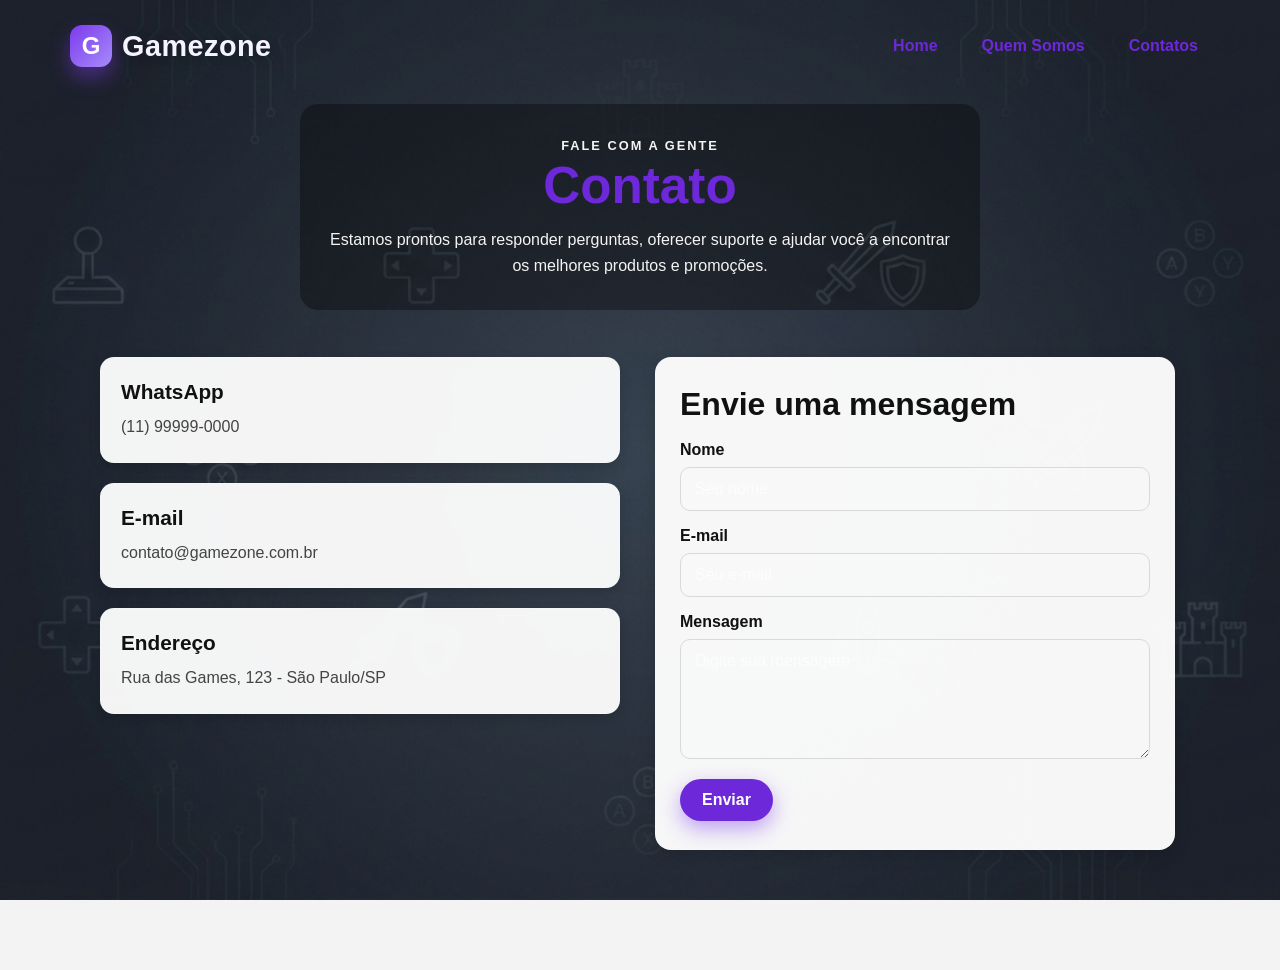
==== contatos.html @ ec91d400 "Add files via upload" ====
<!DOCTYPE html>
<html lang="pt-BR">
<head>
    <meta charset="UTF-8">
    <meta name="viewport" content="width=device-width, initial-scale=1.0">
    <title>Gamezone | Contatos</title>
    <link rel="stylesheet" href="style.css">
</head>
<body>
    <header class="topo">
        <div class="logo" aria-label="Gamezone">
            <span class="brand-mark">G</span>
            <span class="brand-text">Gamezone</span>
        </div>

        <nav aria-label="Navegação principal">
            <a href="./index.html">Home</a>
            <a href="./quemsomos.html">Quem Somos</a>
            <a href="#">Contatos</a>
        </nav>
    </header>

    <main class="pagina">
        <section class="hero-contato">
            <div class="texto">
                <p class="tag">Fale com a gente</p>
                <h1>Contato</h1>
                <p>Estamos prontos para responder perguntas, oferecer suporte e ajudar você a encontrar os melhores produtos e promoções.</p>
            </div>
        </section>

        <section class="conteudo-contato">
            <div class="info-contato">
                <div class="card-contato">
                    <h3>WhatsApp</h3>
                    <p>(11) 99999-0000</p>
                </div>

                <div class="card-contato">
                    <h3>E-mail</h3>
                    <p>contato@gamezone.com.br</p>
                </div>

                <div class="card-contato">
                    <h3>Endereço</h3>
                    <p>Rua das Games, 123 - São Paulo/SP</p>
                </div>
            </div>

            <form class="formulario">
                <h2>Envie uma mensagem</h2>

                <label for="nome">Nome</label>
                <input type="text" id="nome" name="nome" placeholder="Seu nome">

                <label for="email">E-mail</label>
                <input type="email" id="email" name="email" placeholder="Seu e-mail">

                <label for="mensagem">Mensagem</label>
                <textarea id="mensagem" name="mensagem" rows="5" placeholder="Digite sua mensagem"></textarea>

                <button type="submit">Enviar</button>
            </form>
        </section>
    </main>
</body>
</html>
---- style.css ----
* {
    box-sizing: border-box;
}

html, body {
    margin: 0;
    padding: 0;
    min-height: 100%;
    font-family: Arial, Helvetica, sans-serif;
}

body {
    background-color: #f3f3f3;
    background-image: url("gamezone2.png");
    background-repeat: no-repeat;
    background-size: cover;
    background-position: center;
    background-attachment: fixed;
}

.topo {
    max-width: 1200px;
    margin: 0 auto;
    padding: 25px 30px 10px;
    display: flex;
    justify-content: space-between;
    align-items: center;
}

.logo {
    margin: 0;
    display: flex;
    align-items: center;
    gap: 10px;
    color: #ffffff;
    text-decoration: none;
}

.brand-mark {
    width: 42px;
    height: 42px;
    display: grid;
    place-items: center;
    border-radius: 12px;
    background: linear-gradient(135deg, #7c3aed 0%, #a78bfa 100%);
    color: #ffffff;
    font-weight: 900;
    font-size: 1.5rem;
    box-shadow: 0 10px 20px rgba(124, 58, 237, 0.45);
}

.brand-text {
    font-size: 1.8rem;
    font-weight: 900;
    letter-spacing: 0.5px;
    color: #f5f3ff;
    text-shadow: 0 2px 10px rgba(0, 0, 0, 0.25);
}

nav {
    display: flex;
    align-items: center;
    gap: 20px;
    z-index: 2;
}

nav a {
    color: #6d28d9;
    text-decoration: none;
    font-weight: bold;
    padding: 10px 12px;
    border-radius: 8px;
    transition: background 0.2s ease;
}

nav a:hover {
    background: rgba(109, 40, 217, 0.12);
}

.hero {
    max-width: 1200px;
    margin: 0 auto;
    min-height: 420px;
    display: flex;
    align-items: center;
    padding: 20px 30px 40px;
}

.hero-content {
    max-width: 520px;
    padding: 30px 25px;
    background: rgba(0, 0, 0, 0.35);
    border-radius: 16px;
}

.hero-content h1 {
    margin: 0 0 18px;
    color: #ffffff;
    font-size: clamp(2.5rem, 4vw, 4.2rem);
}

.hero-content p {
    margin: 0 0 10px;
    color: #ffffff;
    font-size: 1.1rem;
    line-height: 1.5;
}

button {
    margin-top: 20px;
    border: none;
    border-radius: 30px;
    padding: 12px 22px;
    background: #6d28d9;
    color: #ffffff;
    font-weight: bold;
    font-size: 1rem;
    cursor: pointer;
}

button:hover {
    background: #5b21b6;
}

.container {
    max-width: 1200px;
    margin: 0 auto 50px;
    padding: 0 30px;
    display: flex;
    gap: 20px;
    justify-content: center;
    flex-wrap: wrap;
}

.info-card {
    flex: 1 1 250px;
    background: rgba(255, 255, 255, 0.92);
    color: #111111;
    border-radius: 12px;
    padding: 22px 20px;
    box-shadow: 0 4px 12px rgba(0, 0, 0, 0.15);
}

.info-card h4 {
    margin: 0 0 8px;
    font-size: 1.5rem;
    color: #111111;
}

.info-card h6 {
    margin: 0;
    font-size: 0.96rem;
    font-weight: 500;
    color: #4d4d4d;
    line-height: 1.5;
}

.promocoes {
  display: flex;
  flex-wrap: wrap;
  justify-content: center;
  gap: 20px;
  padding: 30px;
}

.card {
  flex: 1 1 250px;
  max-width: 300px;
  background: #fff;
  border-radius: 12px;
  padding: 15px;
  box-shadow: 0 4px 12px rgba(0,0,0,0.15);
  text-align: center;
}

.card img {
  width: 100%;
  height: 180px;
  object-fit: cover;
  border-radius: 10px;
}

.card h3 {
  margin: 12px 0 8px;
  color: #222;
}

.card p {
  color: #6d28d9;
  font-weight: bold;
  margin-bottom: 12px;
}

.card button {
  background: #6d28d9;
  color: #fff;
  border: none;
  padding: 10px 18px;
  border-radius: 20px;
  cursor: pointer;
}

.conteudo-contato,
.conteudo-sobre,
.valores {
    max-width: 1200px;
    margin: 0 auto;
    padding: 20px 30px 60px;
    display: flex;
    flex-wrap: wrap;
    justify-content: center;
    gap: 20px;
}

.info-contato {
    width: 100%;
    display: grid;
    grid-template-columns: repeat(auto-fit, minmax(220px, 1fr));
    gap: 20px;
}

.card-contato,
.card-sobre,
.card-valor {
    background: rgba(255, 255, 255, 0.08);
    border: 1px solid rgba(255, 255, 255, 0.18);
    border-radius: 16px;
    padding: 22px 20px;
    box-shadow: 0 12px 24px rgba(0, 0, 0, 0.18);
    backdrop-filter: blur(4px);
}

.card-contato h3,
.card-sobre h2,
.card-valor h3 {
    color: #f5d8ff;
    margin-top: 0;
}

.card-contato p,
.card-sobre p,
.card-valor p {
    color: #f3f3f3;
    line-height: 1.6;
    margin-bottom: 0;
}

.card-sobre.grande {
    flex: 1 1 320px;
    max-width: 500px;
}

.formulario {
    width: min(100%, 560px);
    margin: 0 auto;
    background: rgba(16, 8, 22, 0.7);
    border: 1px solid rgba(255, 255, 255, 0.12);
    border-radius: 18px;
    padding: 28px;
    box-shadow: 0 12px 24px rgba(0, 0, 0, 0.18);
}

.formulario h2 {
    margin-top: 0;
    color: #111111;
}

.formulario label {
    display: block;
    margin-bottom: 8px;
    color: #111111;
    font-weight: bold;
}

.formulario input,
.formulario textarea {
    width: 100%;
    padding: 12px 14px;
    margin-bottom: 18px;
    border: 1px solid rgba(255, 255, 255, 0.15);
    border-radius: 10px;
    background: rgba(255, 255, 255, 0.08);
    color: #fff;
}

.formulario input::placeholder,
.formulario textarea::placeholder {
    color: rgba(255, 255, 255, 0.7);
}

.formulario button {
    margin-top: 0;
    background: linear-gradient(135deg, #7c3aed 0%, #a78bfa 100%);
    box-shadow: 0 8px 20px rgba(124, 58, 237, 0.45);
}

.card-valor {
    flex: 1 1 220px;
    max-width: 260px;
}

@media (max-width: 680px) {
    .topo {
        flex-direction: column;
        gap: 15px;
    }

    nav {
        flex-wrap: wrap;
        justify-content: center;
    }

    .hero {
        min-height: auto;
        padding-top: 10px;
    }

    .hero-content {
        width: 100%;
    }
}

.pagina {
    max-width: 1200px;
    margin: 0 auto;
    padding: 20px 30px 60px;
}

.hero-contato {
    min-height: 220px;
    display: flex;
    align-items: center;
    justify-content: center;
    text-align: center;
}

.hero-sobre {
    min-height: 220px;
    display: flex;
    align-items: center;
    justify-content: center;
    text-align: center;
}

.texto {
    max-width: 680px;
    background: rgba(0, 0, 0, 0.35);
    border-radius: 18px;
    padding: 32px 28px;
}

.tag {
    margin: 0 0 10px;
    color: #6d28d9;
    font-weight: bold;
    letter-spacing: 2px;
    text-transform: uppercase;
    font-size: 0.8rem;
}

.texto h1 {
    margin: 0 0 12px;
    color: #6d28d9;
    font-size: clamp(2.4rem, 4vw, 4rem);
}

.texto p {
    margin: 0;
    line-height: 1.6;
    color: #f4f4f4;
}

.conteudo-contato {
    display: flex;
    gap: 30px;
    justify-content: center;
    flex-wrap: wrap;
    margin-top: 20px;
}

.info-contato,
.formulario {
    flex: 1 1 420px;
    max-width: 520px;
}

.info-contato {
    display: flex;
    flex-direction: column;
    gap: 20px;
}

.card-contato {
    background: rgba(255, 255, 255, 0.95);
    color: #111111;
    border-radius: 14px;
    padding: 22px 20px;
    box-shadow: 0 5px 12px rgba(0, 0, 0, 0.14);
}

.card-contato h3 {
    margin: 0 0 10px;
    color: #111111;
    font-size: 1.3rem;
}

.card-contato p {
    margin: 0;
    color: #444444;
    line-height: 1.6;
}

.formulario {
    background: rgba(255, 255, 255, 0.96);
    color: #111111;
    border-radius: 16px;
    padding: 28px 24px;
    box-shadow: 0 5px 16px rgba(0, 0, 0, 0.15);
}

.formulario h2 {
    margin-top: 0;
    margin-bottom: 18px;
    font-size: 2rem;
}

.formulario label {
    display: block;
    margin-bottom: 8px;
    font-weight: bold;
}

.formulario input,
.formulario textarea {
    width: 100%;
    padding: 12px 14px;
    margin-bottom: 16px;
    border: 1px solid #d9d9d9;
    border-radius: 10px;
    font-size: 1rem;
    font-family: Arial, Helvetica, sans-serif;
}

.formulario textarea {
    resize: vertical;
    min-height: 120px;
}

.formulario button {
    border: none;
    border-radius: 25px;
    padding: 12px 22px;
    background: #6d28d9;
    color: #ffffff;
    font-weight: bold;
    cursor: pointer;
}

.formulario button:hover {
    background: #5b21b6;
}

.conteudo-sobre {
    display: flex;
    gap: 24px;
    justify-content: center;
    flex-wrap: wrap;
    margin-top: 16px;
}

.card-sobre {
    flex: 1 1 320px;
    background: rgba(255, 255, 255, 0.96);
    color: #111111;
    border-radius: 16px;
    padding: 28px 24px;
    box-shadow: 0 5px 16px rgba(0, 0, 0, 0.15);
}

.card-sobre h2 {
    margin-top: 0;
    margin-bottom: 12px;
    color: #111111;
}

.card-sobre p {
    margin: 0;
    color: #444444;
    line-height: 1.7;
}

.valores {
    margin-top: 28px;
    display: flex;
    gap: 20px;
    justify-content: center;
    flex-wrap: wrap;
}

.card-valor {
    flex: 1 1 220px;
    max-width: 280px;
    background: rgba(255, 255, 255, 0.94);
    color: #111111;
    border-radius: 14px;
    padding: 22px 18px;
    text-align: center;
    box-shadow: 0 4px 12px rgba(0, 0, 0, 0.14);
}

.card-valor h3 {
    margin-top: 0;
    margin-bottom: 10px;
    color: #111111;
}

.card-valor p {
    margin: 0;
    color: #444444;
    line-height: 1.6;
}

@media (max-width: 680px) {
    .topo {
        flex-direction: column;
        gap: 15px;
    }

    nav {
        flex-wrap: wrap;
        justify-content: center;
    }
}
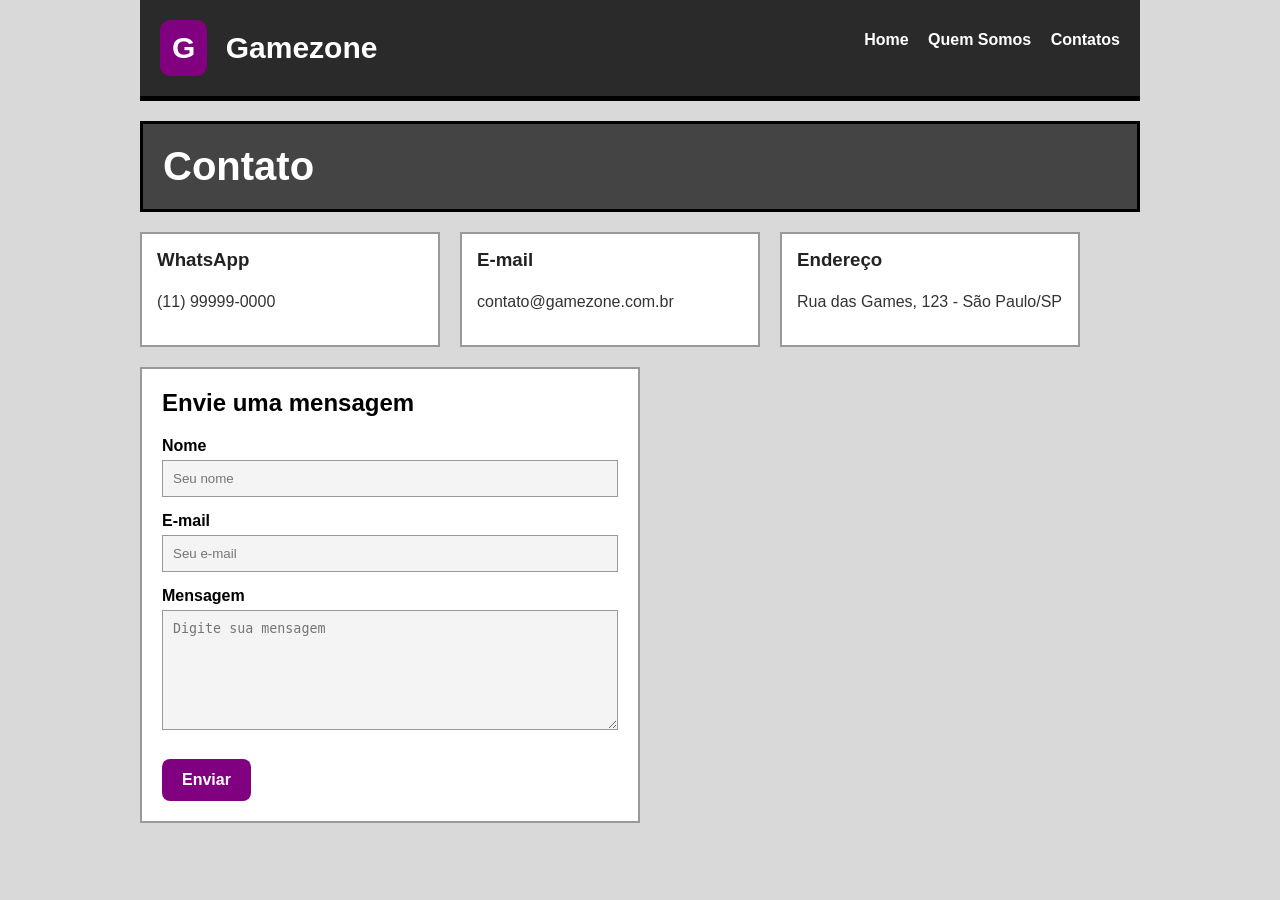
==== commit 8b5a7c41: "Refactor contatos.html structure and styling" ====
--- a/contatos.html
+++ b/contatos.html
@@ -3,65 +3,56 @@
 <head>
     <meta charset="UTF-8">
     <meta name="viewport" content="width=device-width, initial-scale=1.0">
-    <title>Gamezone | Contatos</title>
+    <title>Gamezone - Contatos</title>
     <link rel="stylesheet" href="style.css">
 </head>
 <body>
-    <header class="topo">
-        <div class="logo" aria-label="Gamezone">
-            <span class="brand-mark">G</span>
-            <span class="brand-text">Gamezone</span>
+    <div class="topo">
+        <div class="logo">
+            <span class="bolinha">G</span>
+            <span>Gamezone</span>
         </div>
 
-        <nav aria-label="Navegação principal">
-            <a href="./index.html">Home</a>
-            <a href="./quemsomos.html">Quem Somos</a>
-            <a href="#">Contatos</a>
-        </nav>
-    </header>
+        <ul class="menu">
+            <li><a href="index.html">Home</a></li>
+            <li><a href="quemsomos.html">Quem Somos</a></li>
+            <li><a href="contatos.html">Contatos</a></li>
+        </ul>
+    </div>
 
-    <main class="pagina">
-        <section class="hero-contato">
-            <div class="texto">
-                <p class="tag">Fale com a gente</p>
-                <h1>Contato</h1>
-                <p>Estamos prontos para responder perguntas, oferecer suporte e ajudar você a encontrar os melhores produtos e promoções.</p>
-            </div>
-        </section>
+    <div class="titulo-pagina">
+        <h1>Contato</h1>
+    </div>
 
-        <section class="conteudo-contato">
-            <div class="info-contato">
-                <div class="card-contato">
-                    <h3>WhatsApp</h3>
-                    <p>(11) 99999-0000</p>
-                </div>
+    <div class="conteudo-pagina">
+        <div class="caixa">
+            <h3>WhatsApp</h3>
+            <p>(11) 99999-0000</p>
+        </div>
 
-                <div class="card-contato">
-                    <h3>E-mail</h3>
-                    <p>contato@gamezone.com.br</p>
-                </div>
+        <div class="caixa">
+            <h3>E-mail</h3>
+            <p>contato@gamezone.com.br</p>
+        </div>
 
-                <div class="card-contato">
-                    <h3>Endereço</h3>
-                    <p>Rua das Games, 123 - São Paulo/SP</p>
-                </div>
-            </div>
+        <div class="caixa">
+            <h3>Endereço</h3>
+            <p>Rua das Games, 123 - São Paulo/SP</p>
+        </div>
 
-            <form class="formulario">
-                <h2>Envie uma mensagem</h2>
+        <div class="formulario">
+            <h2>Envie uma mensagem</h2>
+            <label>Nome</label>
+            <input type="text" placeholder="Seu nome">
 
-                <label for="nome">Nome</label>
-                <input type="text" id="nome" name="nome" placeholder="Seu nome">
+            <label>E-mail</label>
+            <input type="email" placeholder="Seu e-mail">
 
-                <label for="email">E-mail</label>
-                <input type="email" id="email" name="email" placeholder="Seu e-mail">
+            <label>Mensagem</label>
+            <textarea rows="5" placeholder="Digite sua mensagem"></textarea>
 
-                <label for="mensagem">Mensagem</label>
-                <textarea id="mensagem" name="mensagem" rows="5" placeholder="Digite sua mensagem"></textarea>
-
-                <button type="submit">Enviar</button>
-            </form>
-        </section>
-    </main>
+            <button>Enviar</button>
+        </div>
+    </div>
 </body>
 </html>
--- a/style.css
+++ b/style.css
@@ -2,532 +2,204 @@
     box-sizing: border-box;
 }
 
-html, body {
+body {
     margin: 0;
     padding: 0;
-    min-height: 100%;
     font-family: Arial, Helvetica, sans-serif;
-}
-
-body {
-    background-color: #f3f3f3;
-    background-image: url("gamezone2.png");
-    background-repeat: no-repeat;
-    background-size: cover;
-    background-position: center;
-    background-attachment: fixed;
+    background: #d9d9d9;
 }
 
 .topo {
-    max-width: 1200px;
+    width: 1000px;
     margin: 0 auto;
-    padding: 25px 30px 10px;
-    display: flex;
-    justify-content: space-between;
-    align-items: center;
+    background: #2a2a2a;
+    color: white;
+    padding: 20px;
+    overflow: hidden;
+    border-bottom: 5px solid #000;
 }
 
 .logo {
-    margin: 0;
-    display: flex;
-    align-items: center;
-    gap: 10px;
-    color: #ffffff;
+    float: left;
+    font-size: 30px;
+    font-weight: bold;
+    line-height: 40px;
+}
+
+.bolinha {
+    background: purple;
+    color: white;
+    padding: 8px 12px;
+    border-radius: 10px;
+    margin-right: 10px;
+    display: inline-block;
+}
+
+.menu {
+    float: right;
+    list-style: none;
+    margin: 0;
+    padding: 0;
+}
+
+.menu li {
+    display: inline-block;
+    margin-left: 15px;
+    line-height: 40px;
+}
+
+.menu a {
+    color: white;
     text-decoration: none;
-}
-
-.brand-mark {
-    width: 42px;
-    height: 42px;
-    display: grid;
-    place-items: center;
-    border-radius: 12px;
-    background: linear-gradient(135deg, #7c3aed 0%, #a78bfa 100%);
-    color: #ffffff;
-    font-weight: 900;
-    font-size: 1.5rem;
-    box-shadow: 0 10px 20px rgba(124, 58, 237, 0.45);
-}
-
-.brand-text {
-    font-size: 1.8rem;
-    font-weight: 900;
-    letter-spacing: 0.5px;
-    color: #f5f3ff;
-    text-shadow: 0 2px 10px rgba(0, 0, 0, 0.25);
-}
-
-nav {
-    display: flex;
-    align-items: center;
-    gap: 20px;
-    z-index: 2;
-}
-
-nav a {
-    color: #6d28d9;
-    text-decoration: none;
-    font-weight: bold;
-    padding: 10px 12px;
+    font-weight: bold;
+}
+
+.banner {
+    width: 1000px;
+    margin: 20px auto;
+    background: #4a4a4a;
+    color: white;
+    padding: 30px;
+    border: 3px solid black;
+}
+
+.banner h1 {
+    font-size: 50px;
+    margin: 0;
+    color: yellow;
+}
+
+.banner p {
+    font-size: 20px;
+    margin: 10px 0;
+}
+
+button {
+    background: purple;
+    color: white;
+    border: none;
+    padding: 12px 20px;
+    font-size: 16px;
+    font-weight: bold;
+    cursor: pointer;
     border-radius: 8px;
-    transition: background 0.2s ease;
-}
-
-nav a:hover {
-    background: rgba(109, 40, 217, 0.12);
-}
-
-.hero {
-    max-width: 1200px;
+    margin-top: 10px;
+}
+
+.produtos {
+    width: 1000px;
     margin: 0 auto;
-    min-height: 420px;
-    display: flex;
-    align-items: center;
-    padding: 20px 30px 40px;
-}
-
-.hero-content {
-    max-width: 520px;
-    padding: 30px 25px;
-    background: rgba(0, 0, 0, 0.35);
-    border-radius: 16px;
-}
-
-.hero-content h1 {
-    margin: 0 0 18px;
-    color: #ffffff;
-    font-size: clamp(2.5rem, 4vw, 4.2rem);
-}
-
-.hero-content p {
-    margin: 0 0 10px;
-    color: #ffffff;
-    font-size: 1.1rem;
+    overflow: hidden;
+}
+
+.produto {
+    width: 300px;
+    background: white;
+    border: 2px solid #999;
+    padding: 10px;
+    text-align: center;
+    float: left;
+    margin-right: 20px;
+    margin-bottom: 20px;
+}
+
+.produto:last-child {
+    margin-right: 0;
+}
+
+.produto img {
+    width: 100%;
+    height: 180px;
+    object-fit: cover;
+    border: 1px solid #999;
+}
+
+.produto h3 {
+    margin: 15px 0 10px 0;
+    color: #222;
+}
+
+.produto p {
+    font-weight: bold;
+    color: purple;
+    margin: 0 0 10px 0;
+}
+
+.titulo-pagina {
+    width: 1000px;
+    margin: 20px auto 0 auto;
+    background: #444;
+    color: white;
+    padding: 20px;
+    border: 3px solid black;
+}
+
+.titulo-pagina h1 {
+    margin: 0;
+    font-size: 40px;
+}
+
+.conteudo-pagina {
+    width: 1000px;
+    margin: 20px auto;
+    overflow: hidden;
+}
+
+.caixa {
+    width: 300px;
+    background: white;
+    border: 2px solid #999;
+    padding: 15px;
+    margin: 0 20px 20px 0;
+    float: left;
+}
+
+.caixa.grande {
+    width: 460px;
+}
+
+.caixa.menor {
+    width: 300px;
+}
+
+.caixa h2,
+.caixa h3 {
+    margin-top: 0;
+    color: #222;
+}
+
+.caixa p {
+    color: #333;
     line-height: 1.5;
 }
 
-button {
-    margin-top: 20px;
-    border: none;
-    border-radius: 30px;
-    padding: 12px 22px;
-    background: #6d28d9;
-    color: #ffffff;
-    font-weight: bold;
-    font-size: 1rem;
-    cursor: pointer;
-}
-
-button:hover {
-    background: #5b21b6;
-}
-
-.container {
-    max-width: 1200px;
-    margin: 0 auto 50px;
-    padding: 0 30px;
-    display: flex;
-    gap: 20px;
-    justify-content: center;
-    flex-wrap: wrap;
-}
-
-.info-card {
-    flex: 1 1 250px;
-    background: rgba(255, 255, 255, 0.92);
-    color: #111111;
-    border-radius: 12px;
-    padding: 22px 20px;
-    box-shadow: 0 4px 12px rgba(0, 0, 0, 0.15);
-}
-
-.info-card h4 {
-    margin: 0 0 8px;
-    font-size: 1.5rem;
-    color: #111111;
-}
-
-.info-card h6 {
-    margin: 0;
-    font-size: 0.96rem;
-    font-weight: 500;
-    color: #4d4d4d;
-    line-height: 1.5;
-}
-
-.promocoes {
-  display: flex;
-  flex-wrap: wrap;
-  justify-content: center;
-  gap: 20px;
-  padding: 30px;
-}
-
-.card {
-  flex: 1 1 250px;
-  max-width: 300px;
-  background: #fff;
-  border-radius: 12px;
-  padding: 15px;
-  box-shadow: 0 4px 12px rgba(0,0,0,0.15);
-  text-align: center;
-}
-
-.card img {
-  width: 100%;
-  height: 180px;
-  object-fit: cover;
-  border-radius: 10px;
-}
-
-.card h3 {
-  margin: 12px 0 8px;
-  color: #222;
-}
-
-.card p {
-  color: #6d28d9;
-  font-weight: bold;
-  margin-bottom: 12px;
-}
-
-.card button {
-  background: #6d28d9;
-  color: #fff;
-  border: none;
-  padding: 10px 18px;
-  border-radius: 20px;
-  cursor: pointer;
-}
-
-.conteudo-contato,
-.conteudo-sobre,
-.valores {
-    max-width: 1200px;
-    margin: 0 auto;
-    padding: 20px 30px 60px;
-    display: flex;
-    flex-wrap: wrap;
-    justify-content: center;
-    gap: 20px;
-}
-
-.info-contato {
-    width: 100%;
-    display: grid;
-    grid-template-columns: repeat(auto-fit, minmax(220px, 1fr));
-    gap: 20px;
-}
-
-.card-contato,
-.card-sobre,
-.card-valor {
-    background: rgba(255, 255, 255, 0.08);
-    border: 1px solid rgba(255, 255, 255, 0.18);
-    border-radius: 16px;
-    padding: 22px 20px;
-    box-shadow: 0 12px 24px rgba(0, 0, 0, 0.18);
-    backdrop-filter: blur(4px);
-}
-
-.card-contato h3,
-.card-sobre h2,
-.card-valor h3 {
-    color: #f5d8ff;
-    margin-top: 0;
-}
-
-.card-contato p,
-.card-sobre p,
-.card-valor p {
-    color: #f3f3f3;
-    line-height: 1.6;
-    margin-bottom: 0;
-}
-
-.card-sobre.grande {
-    flex: 1 1 320px;
-    max-width: 500px;
-}
-
 .formulario {
-    width: min(100%, 560px);
-    margin: 0 auto;
-    background: rgba(16, 8, 22, 0.7);
-    border: 1px solid rgba(255, 255, 255, 0.12);
-    border-radius: 18px;
-    padding: 28px;
-    box-shadow: 0 12px 24px rgba(0, 0, 0, 0.18);
+    width: 500px;
+    background: white;
+    border: 2px solid #999;
+    padding: 20px;
+    float: left;
 }
 
 .formulario h2 {
     margin-top: 0;
-    color: #111111;
 }
 
 .formulario label {
     display: block;
-    margin-bottom: 8px;
-    color: #111111;
+    margin-bottom: 5px;
     font-weight: bold;
 }
 
 .formulario input,
 .formulario textarea {
     width: 100%;
-    padding: 12px 14px;
-    margin-bottom: 18px;
-    border: 1px solid rgba(255, 255, 255, 0.15);
-    border-radius: 10px;
-    background: rgba(255, 255, 255, 0.08);
-    color: #fff;
-}
-
-.formulario input::placeholder,
-.formulario textarea::placeholder {
-    color: rgba(255, 255, 255, 0.7);
-}
-
-.formulario button {
-    margin-top: 0;
-    background: linear-gradient(135deg, #7c3aed 0%, #a78bfa 100%);
-    box-shadow: 0 8px 20px rgba(124, 58, 237, 0.45);
-}
-
-.card-valor {
-    flex: 1 1 220px;
-    max-width: 260px;
-}
-
-@media (max-width: 680px) {
-    .topo {
-        flex-direction: column;
-        gap: 15px;
-    }
-
-    nav {
-        flex-wrap: wrap;
-        justify-content: center;
-    }
-
-    .hero {
-        min-height: auto;
-        padding-top: 10px;
-    }
-
-    .hero-content {
-        width: 100%;
-    }
-}
-
-.pagina {
-    max-width: 1200px;
-    margin: 0 auto;
-    padding: 20px 30px 60px;
-}
-
-.hero-contato {
-    min-height: 220px;
-    display: flex;
-    align-items: center;
-    justify-content: center;
-    text-align: center;
-}
-
-.hero-sobre {
-    min-height: 220px;
-    display: flex;
-    align-items: center;
-    justify-content: center;
-    text-align: center;
-}
-
-.texto {
-    max-width: 680px;
-    background: rgba(0, 0, 0, 0.35);
-    border-radius: 18px;
-    padding: 32px 28px;
-}
-
-.tag {
-    margin: 0 0 10px;
-    color: #6d28d9;
-    font-weight: bold;
-    letter-spacing: 2px;
-    text-transform: uppercase;
-    font-size: 0.8rem;
-}
-
-.texto h1 {
-    margin: 0 0 12px;
-    color: #6d28d9;
-    font-size: clamp(2.4rem, 4vw, 4rem);
-}
-
-.texto p {
-    margin: 0;
-    line-height: 1.6;
-    color: #f4f4f4;
-}
-
-.conteudo-contato {
-    display: flex;
-    gap: 30px;
-    justify-content: center;
-    flex-wrap: wrap;
-    margin-top: 20px;
-}
-
-.info-contato,
-.formulario {
-    flex: 1 1 420px;
-    max-width: 520px;
-}
-
-.info-contato {
-    display: flex;
-    flex-direction: column;
-    gap: 20px;
-}
-
-.card-contato {
-    background: rgba(255, 255, 255, 0.95);
-    color: #111111;
-    border-radius: 14px;
-    padding: 22px 20px;
-    box-shadow: 0 5px 12px rgba(0, 0, 0, 0.14);
-}
-
-.card-contato h3 {
-    margin: 0 0 10px;
-    color: #111111;
-    font-size: 1.3rem;
-}
-
-.card-contato p {
-    margin: 0;
-    color: #444444;
-    line-height: 1.6;
-}
-
-.formulario {
-    background: rgba(255, 255, 255, 0.96);
-    color: #111111;
-    border-radius: 16px;
-    padding: 28px 24px;
-    box-shadow: 0 5px 16px rgba(0, 0, 0, 0.15);
-}
-
-.formulario h2 {
-    margin-top: 0;
-    margin-bottom: 18px;
-    font-size: 2rem;
-}
-
-.formulario label {
-    display: block;
-    margin-bottom: 8px;
-    font-weight: bold;
-}
-
-.formulario input,
+    padding: 10px;
+    margin-bottom: 15px;
+    border: 1px solid #999;
+    background: #f4f4f4;
+}
+
 .formulario textarea {
-    width: 100%;
-    padding: 12px 14px;
-    margin-bottom: 16px;
-    border: 1px solid #d9d9d9;
-    border-radius: 10px;
-    font-size: 1rem;
-    font-family: Arial, Helvetica, sans-serif;
-}
-
-.formulario textarea {
-    resize: vertical;
-    min-height: 120px;
-}
-
-.formulario button {
-    border: none;
-    border-radius: 25px;
-    padding: 12px 22px;
-    background: #6d28d9;
-    color: #ffffff;
-    font-weight: bold;
-    cursor: pointer;
-}
-
-.formulario button:hover {
-    background: #5b21b6;
-}
-
-.conteudo-sobre {
-    display: flex;
-    gap: 24px;
-    justify-content: center;
-    flex-wrap: wrap;
-    margin-top: 16px;
-}
-
-.card-sobre {
-    flex: 1 1 320px;
-    background: rgba(255, 255, 255, 0.96);
-    color: #111111;
-    border-radius: 16px;
-    padding: 28px 24px;
-    box-shadow: 0 5px 16px rgba(0, 0, 0, 0.15);
-}
-
-.card-sobre h2 {
-    margin-top: 0;
-    margin-bottom: 12px;
-    color: #111111;
-}
-
-.card-sobre p {
-    margin: 0;
-    color: #444444;
-    line-height: 1.7;
-}
-
-.valores {
-    margin-top: 28px;
-    display: flex;
-    gap: 20px;
-    justify-content: center;
-    flex-wrap: wrap;
-}
-
-.card-valor {
-    flex: 1 1 220px;
-    max-width: 280px;
-    background: rgba(255, 255, 255, 0.94);
-    color: #111111;
-    border-radius: 14px;
-    padding: 22px 18px;
-    text-align: center;
-    box-shadow: 0 4px 12px rgba(0, 0, 0, 0.14);
-}
-
-.card-valor h3 {
-    margin-top: 0;
-    margin-bottom: 10px;
-    color: #111111;
-}
-
-.card-valor p {
-    margin: 0;
-    color: #444444;
-    line-height: 1.6;
-}
-
-@media (max-width: 680px) {
-    .topo {
-        flex-direction: column;
-        gap: 15px;
-    }
-
-    nav {
-        flex-wrap: wrap;
-        justify-content: center;
-    }
-}+    height: 120px;
+}
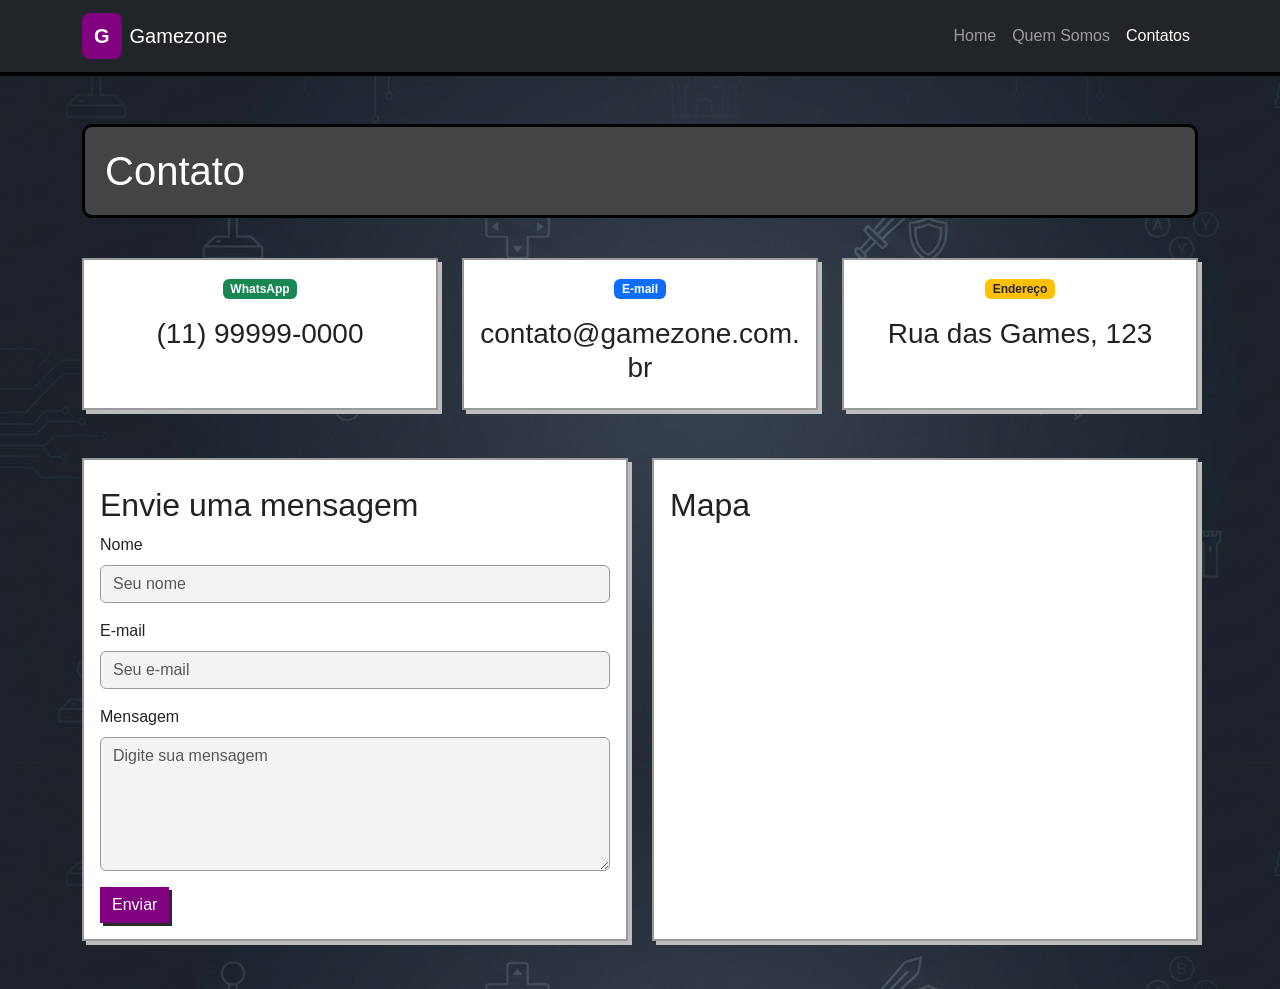
==== commit a6bd5570: "add boostrap" ====
--- a/contatos.html
+++ b/contatos.html
@@ -4,55 +4,106 @@
     <meta charset="UTF-8">
     <meta name="viewport" content="width=device-width, initial-scale=1.0">
     <title>Gamezone - Contatos</title>
+    <link href="https://cdn.jsdelivr.net/npm/bootstrap@5.3.8/dist/css/bootstrap.min.css" rel="stylesheet" crossorigin="anonymous">
     <link rel="stylesheet" href="style.css">
 </head>
 <body>
-    <div class="topo">
-        <div class="logo">
-            <span class="bolinha">G</span>
-            <span>Gamezone</span>
+    <nav class="navbar navbar-expand-lg navbar-dark bg-dark">
+        <div class="container">
+            <a class="navbar-brand d-flex align-items-center gap-2" href="index.html">
+                <span class="bolinha">G</span>
+                <span>Gamezone</span>
+            </a>
+
+            <button class="navbar-toggler" type="button" data-bs-toggle="collapse" data-bs-target="#menuSite" aria-controls="menuSite" aria-expanded="false" aria-label="Abrir menu">
+                <span class="navbar-toggler-icon"></span>
+            </button>
+
+            <div class="collapse navbar-collapse" id="menuSite">
+                <ul class="navbar-nav ms-auto">
+                    <li class="nav-item"><a class="nav-link" href="index.html">Home</a></li>
+                    <li class="nav-item"><a class="nav-link" href="quemsomos.html">Quem Somos</a></li>
+                    <li class="nav-item"><a class="nav-link active" href="contatos.html">Contatos</a></li>
+                </ul>
+            </div>
         </div>
+    </nav>
 
-        <ul class="menu">
-            <li><a href="index.html">Home</a></li>
-            <li><a href="quemsomos.html">Quem Somos</a></li>
-            <li><a href="contatos.html">Contatos</a></li>
-        </ul>
-    </div>
+    <main class="container py-5">
+        <section class="titulo-pagina">
+            <h1>Contato</h1>
+        </section>
 
-    <div class="titulo-pagina">
-        <h1>Contato</h1>
-    </div>
+        <section class="row g-4 mt-3">
+            <div class="col-md-4">
+                <div class="card box-texto h-100">
+                    <div class="card-body text-center">
+                        <span class="badge bg-success mb-2">WhatsApp</span>
+                        <h3>(11) 99999-0000</h3>
+                    </div>
+                </div>
+            </div>
 
-    <div class="conteudo-pagina">
-        <div class="caixa">
-            <h3>WhatsApp</h3>
-            <p>(11) 99999-0000</p>
-        </div>
+            <div class="col-md-4">
+                <div class="card box-texto h-100">
+                    <div class="card-body text-center">
+                        <span class="badge bg-primary mb-2">E-mail</span>
+                        <h3>contato@gamezone.com.br</h3>
+                    </div>
+                </div>
+            </div>
 
-        <div class="caixa">
-            <h3>E-mail</h3>
-            <p>contato@gamezone.com.br</p>
-        </div>
+            <div class="col-md-4">
+                <div class="card box-texto h-100">
+                    <div class="card-body text-center">
+                        <span class="badge bg-warning text-dark mb-2">Endereço</span>
+                        <h3>Rua das Games, 123</h3>
+                    </div>
+                </div>
+            </div>
+        </section>
 
-        <div class="caixa">
-            <h3>Endereço</h3>
-            <p>Rua das Games, 123 - São Paulo/SP</p>
-        </div>
+        <section class="row mt-4 g-4">
+            <div class="col-lg-6">
+                <div class="card form-card">
+                    <div class="card-body">
+                        <h2>Envie uma mensagem</h2>
 
-        <div class="formulario">
-            <h2>Envie uma mensagem</h2>
-            <label>Nome</label>
-            <input type="text" placeholder="Seu nome">
+                        <form>
+                            <div class="mb-3">
+                                <label for="nome" class="form-label">Nome</label>
+                                <input id="nome" type="text" class="form-control" placeholder="Seu nome" required>
+                            </div>
 
-            <label>E-mail</label>
-            <input type="email" placeholder="Seu e-mail">
+                            <div class="mb-3">
+                                <label for="email" class="form-label">E-mail</label>
+                                <input id="email" type="email" class="form-control" placeholder="Seu e-mail" required>
+                            </div>
 
-            <label>Mensagem</label>
-            <textarea rows="5" placeholder="Digite sua mensagem"></textarea>
+                            <div class="mb-3">
+                                <label for="mensagem" class="form-label">Mensagem</label>
+                                <textarea id="mensagem" class="form-control" rows="5" placeholder="Digite sua mensagem" required></textarea>
+                            </div>
 
-            <button>Enviar</button>
-        </div>
-    </div>
+                            <button type="submit" class="btn btn-primary">Enviar</button>
+                        </form>
+                    </div>
+                </div>
+            </div>
+
+            <div class="col-lg-6">
+                <div class="card form-card h-100">
+                    <div class="card-body">
+                        <h2>Mapa</h2>
+                        <div class="ratio ratio-4x3 mt-3">
+                            <iframe src="https://www.google.com/maps?q=S%C3%A3o%20Paulo%2C%20SP&output=embed" loading="lazy" referrerpolicy="no-referrer-when-downgrade" allowfullscreen title="Mapa de localização"></iframe>
+                        </div>
+                    </div>
+                </div>
+            </div>
+        </section>
+    </main>
+
+    <script src="https://cdn.jsdelivr.net/npm/bootstrap@5.3.8/dist/js/bootstrap.bundle.min.js" crossorigin="anonymous"></script>
 </body>
 </html>
--- a/style.css
+++ b/style.css
@@ -6,132 +6,116 @@
     margin: 0;
     padding: 0;
     font-family: Arial, Helvetica, sans-serif;
-    background: #d9d9d9;
+    background-image: url(gamezone2.png);
+    color: #222;
 }
 
-.topo {
-    width: 1000px;
-    margin: 0 auto;
-    background: #2a2a2a;
-    color: white;
-    padding: 20px;
-    overflow: hidden;
-    border-bottom: 5px solid #000;
-}
-
-.logo {
-    float: left;
-    font-size: 30px;
-    font-weight: bold;
-    line-height: 40px;
+.navbar {
+    background: #2b2b2b;
+    border-bottom: 4px solid #000;
 }
 
 .bolinha {
     background: purple;
     color: white;
     padding: 8px 12px;
-    border-radius: 10px;
-    margin-right: 10px;
+    border-radius: 8px;
     display: inline-block;
-}
-
-.menu {
-    float: right;
-    list-style: none;
-    margin: 0;
-    padding: 0;
-}
-
-.menu li {
-    display: inline-block;
-    margin-left: 15px;
-    line-height: 40px;
-}
-
-.menu a {
-    color: white;
-    text-decoration: none;
     font-weight: bold;
 }
 
-.banner {
-    width: 1000px;
-    margin: 20px auto;
+.banner-principal {
     background: #4a4a4a;
     color: white;
     padding: 30px;
-    border: 3px solid black;
+    border: 3px solid #000;
+    border-radius: 0;
+    box-shadow: 4px 4px 0 #000;
 }
 
-.banner h1 {
+.banner-principal h1 {
     font-size: 50px;
     margin: 0;
     color: yellow;
 }
 
-.banner p {
+.banner-principal p {
+    margin: 8px 0;
     font-size: 20px;
+}
+
+.card-banner {
+    border: 2px solid #999;
+    background: white;
+    overflow: hidden;
+    border-radius: 0;
+    box-shadow: 4px 4px 0 #999;
+}
+
+.banner-imagem {
+    position: relative;
+    height: 240px;
+}
+
+.banner-imagem img {
+    position: absolute;
+    inset: 0;
+    width: 100%;
+    height: 100%;
+    object-fit: cover;
+    opacity: 0;
+    transition: opacity 0.8s ease;
+    border-radius: 8px;
+}
+
+.banner-imagem img.active {
+    opacity: 1;
+}
+
+.box-info,
+.produto-card,
+.box-texto,
+.form-card {
+    border: 2px solid #999;
+    border-radius: 0;
+    background: white;
+    box-shadow: 4px 4px 0 #bdbdbd;
+}
+
+.box-info h3,
+.produto-card h3,
+.box-texto h2,
+.box-texto h3,
+.form-card h2 {
+    color: #222;
+    margin-top: 10px;
+}
+
+.produto-card img {
+    height: 220px;
+    object-fit: cover;
+    border-bottom: 1px solid #999;
+}
+
+.produto-card p {
+    font-weight: bold;
+    color: purple;
     margin: 10px 0;
 }
 
-button {
-    background: purple;
-    color: white;
-    border: none;
-    padding: 12px 20px;
-    font-size: 16px;
+.titulo-secao {
+    font-size: 32px;
     font-weight: bold;
-    cursor: pointer;
-    border-radius: 8px;
-    margin-top: 10px;
-}
-
-.produtos {
-    width: 1000px;
-    margin: 0 auto;
-    overflow: hidden;
-}
-
-.produto {
-    width: 300px;
-    background: white;
-    border: 2px solid #999;
-    padding: 10px;
-    text-align: center;
-    float: left;
-    margin-right: 20px;
+    color: #111;
     margin-bottom: 20px;
 }
 
-.produto:last-child {
-    margin-right: 0;
-}
-
-.produto img {
-    width: 100%;
-    height: 180px;
-    object-fit: cover;
-    border: 1px solid #999;
-}
-
-.produto h3 {
-    margin: 15px 0 10px 0;
-    color: #222;
-}
-
-.produto p {
-    font-weight: bold;
-    color: purple;
-    margin: 0 0 10px 0;
-}
-
 .titulo-pagina {
-    width: 1000px;
-    margin: 20px auto 0 auto;
     background: #444;
     color: white;
     padding: 20px;
-    border: 3px solid black;
+    border: 3px solid #000;
+    border-radius: 10px;
 }
 
 .titulo-pagina h1 {
@@ -139,67 +123,28 @@
     font-size: 40px;
 }
 
-.conteudo-pagina {
-    width: 1000px;
-    margin: 20px auto;
-    overflow: hidden;
+.form-card .form-control {
+    border: 1px solid #999;
+    background: #f3f3f3;
 }
 
-.caixa {
-    width: 300px;
-    background: white;
-    border: 2px solid #999;
-    padding: 15px;
-    margin: 0 20px 20px 0;
-    float: left;
+.btn-primary {
+    background: purple;
+    border: none;
+    border-radius: 0;
+    box-shadow: 3px 3px 0 #2b2b2b;
 }
 
-.caixa.grande {
-    width: 460px;
+.btn-primary:hover {
+    background: #5a008a;
 }
 
-.caixa.menor {
-    width: 300px;
+@media (max-width: 767.98px) {
+    .banner-principal {
+        text-align: center;
+    }
+
+    .banner-principal h1 {
+        font-size: 38px;
+    }
 }
-
-.caixa h2,
-.caixa h3 {
-    margin-top: 0;
-    color: #222;
-}
-
-.caixa p {
-    color: #333;
-    line-height: 1.5;
-}
-
-.formulario {
-    width: 500px;
-    background: white;
-    border: 2px solid #999;
-    padding: 20px;
-    float: left;
-}
-
-.formulario h2 {
-    margin-top: 0;
-}
-
-.formulario label {
-    display: block;
-    margin-bottom: 5px;
-    font-weight: bold;
-}
-
-.formulario input,
-.formulario textarea {
-    width: 100%;
-    padding: 10px;
-    margin-bottom: 15px;
-    border: 1px solid #999;
-    background: #f4f4f4;
-}
-
-.formulario textarea {
-    height: 120px;
-}
